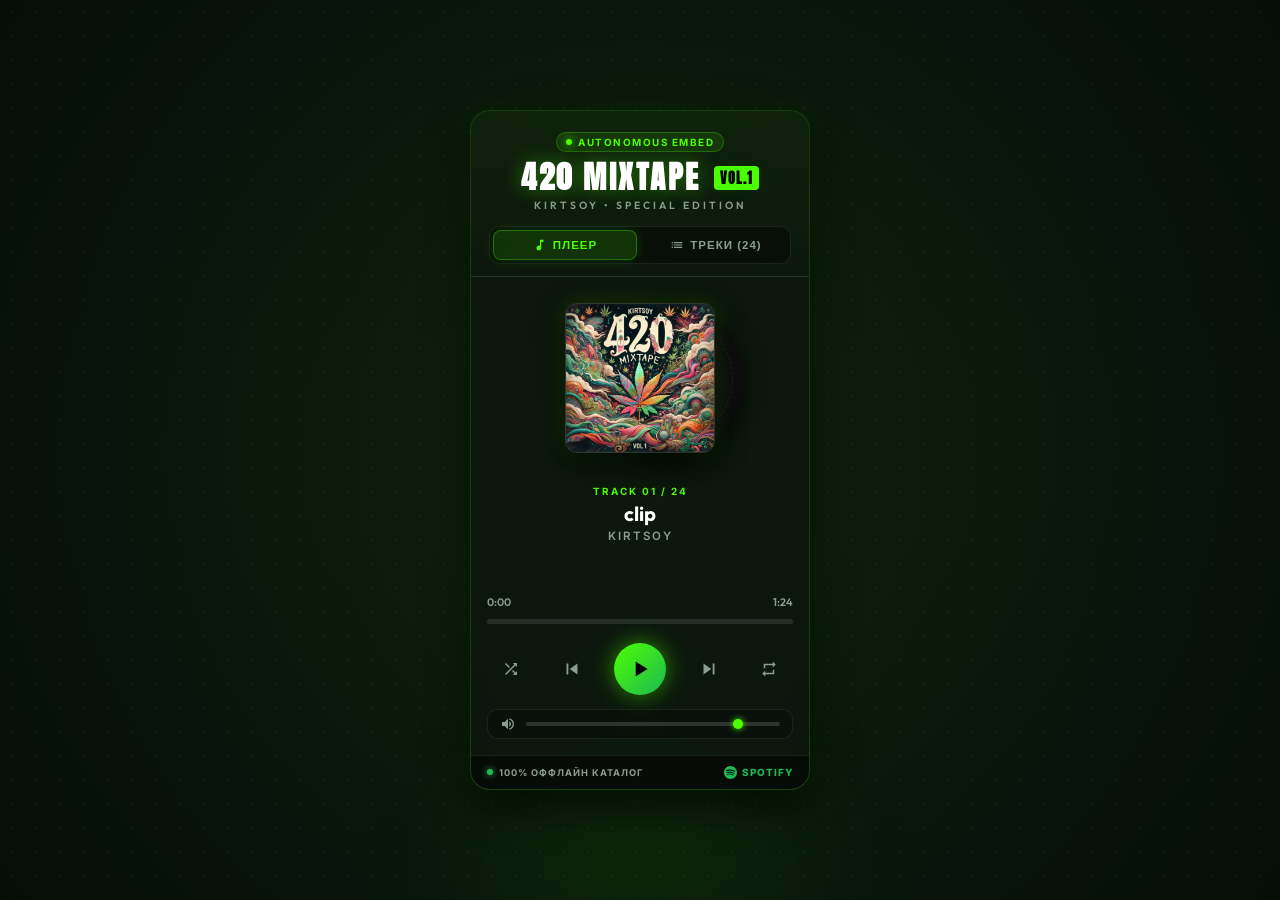
==== index.html @ 19fade50 "Deploy 420 Mixtape Web Player & 24 Offline Audio Tracks" ====
<!DOCTYPE html>
<html lang="ru">
<head>
    <meta charset="UTF-8">
    <meta name="viewport" content="width=device-width, initial-scale=1.0">
    <title>420 Mixtape (Vol. 1) - KIRTSOY Player</title>
    <link rel="stylesheet" href="style.css">
    <link rel="preconnect" href="https://fonts.googleapis.com">
    <link rel="preconnect" href="https://fonts.gstatic.com" crossorigin>
    <link href="https://fonts.googleapis.com/css2?family=Anton&family=Inter:wght@400;500;600;700&family=Outfit:wght@500;600;700&display=swap" rel="stylesheet">
</head>
<body>
    <div class="grain-overlay"></div>
    <div class="haze-container"></div>
    <div class="ambient-glow"></div>

    <div class="panel-wrapper">
        <div class="panel-card">
            <!-- Header -->
            <header class="panel-header">
                <div class="badge-row">
                    <span class="live-dot"></span>
                    <span class="badge-text">AUTONOMOUS EMBED</span>
                </div>
                <h1 class="album-logo">420 MIXTAPE <span class="vol-tag">VOL.1</span></h1>
                <p class="album-sub">KIRTSOY • SPECIAL EDITION</p>

                <!-- Navigation Tabs -->
                <nav class="tab-nav">
                    <button id="tab-player-btn" class="tab-btn active">
                        <svg viewBox="0 0 24 24" width="14" height="14" fill="currentColor"><path d="M12 3v10.55c-.59-.34-1.27-.55-2-.55-2.21 0-4 1.79-4 4s1.79 4 4 4 4-1.79 4-4V7h4V3h-6z"/></svg>
                        ПЛЕЕР
                    </button>
                    <button id="tab-tracks-btn" class="tab-btn">
                        <svg viewBox="0 0 24 24" width="14" height="14" fill="currentColor"><path d="M3 13h2v-2H3v2zm0 4h2v-2H3v2zm0-8h2V7H3v2zm4 4h14v-2H7v2zm0 4h14v-2H7v2zM7 7v2h14V7H7z"/></svg>
                        ТРЕКИ (24)
                    </button>
                </nav>
            </header>

            <!-- Main Content Area -->
            <main class="panel-content">
                <!-- VIEW 1: Player View -->
                <section id="view-player" class="view-section active">
                    <!-- Vinyl Staging -->
                    <div class="vinyl-stage">
                        <div class="vinyl-disk" id="vinyl-disk">
                            <div class="vinyl-grooves"></div>
                            <div class="vinyl-center"></div>
                        </div>
                        <div class="cover-frame">
                            <img id="cover-img" src="assets/cover.webp" alt="420 Mixtape Cover">
                            <div class="cover-glow"></div>
                        </div>
                    </div>

                    <!-- Track Details -->
                    <div class="track-meta">
                        <span id="track-index" class="track-number">TRACK 01 / 24</span>
                        <h2 id="track-title" class="track-title">clip</h2>
                        <p class="track-artist">KIRTSOY</p>
                    </div>

                    <!-- Live Audio Visualizer Canvas -->
                    <div class="visualizer-container">
                        <canvas id="visualizer-canvas" width="280" height="32"></canvas>
                    </div>

                    <!-- Timeline & Progress -->
                    <div class="timeline-box">
                        <div class="time-row">
                            <span id="time-current" class="time-label">0:00</span>
                            <span id="time-total" class="time-label">1:24</span>
                        </div>
                        <div class="progress-bar-wrapper" id="progress-wrapper">
                            <div class="progress-bar-bg">
                                <div id="progress-bar-fill" class="progress-bar-fill"></div>
                                <div id="progress-thumb" class="progress-thumb"></div>
                            </div>
                        </div>
                    </div>

                    <!-- Playback Controls -->
                    <div class="controls-row">
                        <button id="btn-shuffle" class="icon-btn" title="Перемешать (Shuffle)">
                            <svg viewBox="0 0 24 24" width="18" height="18" fill="currentColor">
                                <path d="M10.59 9.17L5.41 4 4 5.41l5.17 5.17 1.42-1.41zM14.5 4l2.04 2.04L4 18.59 5.41 20 17.96 7.46 20 9.5V4h-5.5zm.33 9.41l-1.41 1.41 3.13 3.13L14.5 20H20v-5.5l-2.04 2.04-3.13-3.13z"/>
                            </svg>
                        </button>

                        <button id="btn-prev" class="icon-btn" title="Предыдущий трек">
                            <svg viewBox="0 0 24 24" width="22" height="22" fill="currentColor">
                                <path d="M6 6h2v12H6zm3.5 6l8.5 6V6z"/>
                            </svg>
                        </button>

                        <button id="btn-play-pause" class="main-play-btn" title="Воспроизведение / Пауза (Space)">
                            <svg id="icon-play" class="play-svg" viewBox="0 0 24 24" width="26" height="26" fill="currentColor">
                                <path d="M8 5v14l11-7z"/>
                            </svg>
                            <svg id="icon-pause" class="pause-svg hidden" viewBox="0 0 24 24" width="24" height="24" fill="currentColor">
                                <path d="M6 19h4V5H6v14zm8-14v14h4V5h-4z"/>
                            </svg>
                        </button>

                        <button id="btn-next" class="icon-btn" title="Следующий трек">
                            <svg viewBox="0 0 24 24" width="22" height="22" fill="currentColor">
                                <path d="M6 18l8.5-6L6 6v12zM16 6v12h2V6h-2z"/>
                            </svg>
                        </button>

                        <button id="btn-repeat" class="icon-btn" title="Повтор (Repeat)">
                            <svg viewBox="0 0 24 24" width="18" height="18" fill="currentColor">
                                <path d="M7 7h10v3l4-4-4-4v3H5v6h2V7zm10 10H7v-3l-4 4 4 4v-3h12v-6h-2v4z"/>
                            </svg>
                        </button>
                    </div>

                    <!-- Volume Bar -->
                    <div class="volume-row">
                        <button id="btn-mute" class="vol-btn" title="Вкл/Выкл звук">
                            <svg id="icon-vol-on" viewBox="0 0 24 24" width="16" height="16" fill="currentColor">
                                <path d="M3 9v6h4l5 5V4L7 9H3zm13.5 3c0-1.77-1.02-3.29-2.5-4.03v8.05c1.48-.73 2.5-2.25 2.5-4.02zM14 3.23v2.06c2.89.86 5 3.54 5 6.71s-2.11 5.85-5 6.71v2.06c4.01-.91 7-4.49 7-8.77s-2.99-7.86-7-8.77z"/>
                            </svg>
                            <svg id="icon-vol-off" class="hidden" viewBox="0 0 24 24" width="16" height="16" fill="currentColor">
                                <path d="M16.5 12c0-1.77-1.02-3.29-2.5-4.03v2.21l2.45 2.45c.03-.2.05-.41.05-.63zm2.5 0c0 .94-.2 1.82-.54 2.64l1.51 1.51C20.63 14.91 21 13.5 21 12c0-4.28-2.99-7.86-7-8.77v2.06c2.89.86 5 3.54 5 6.71zM4.27 3L3 4.27l4.73 4.73H3v6h4l5 5v-6.73l4.25 4.25c-.67.52-1.42.93-2.25 1.18v2.06c1.38-.31 2.63-.95 3.69-1.81L19.73 21 21 19.73l-9-9L4.27 3zM12 4L9.91 6.09 12 8.18V4z"/>
                            </svg>
                        </button>
                        <input type="range" id="volume-slider" min="0" max="1" step="0.01" value="0.85" class="vol-slider">
                    </div>
                </section>

                <!-- VIEW 2: Tracklist View -->
                <section id="view-tracks" class="view-section">
                    <div class="tracks-list-header">
                        <span>ТРЕКЛИСТ МИКСТЕЙПА</span>
                        <span class="track-count-badge">24 ТРЕКА</span>
                    </div>
                    <div class="tracks-scroll-container" id="tracks-container">
                        <!-- Populated by JavaScript -->
                    </div>
                </section>
            </main>

            <!-- Footer / Status Bar -->
            <footer class="panel-footer">
                <div class="footer-left">
                    <span class="pulse-indicator"></span>
                    <span class="footer-status">100% ОФФЛАЙН КАТАЛОГ</span>
                </div>
                <a href="https://open.spotify.com/artist/3yFMC9nDGATXOAz8HsvKVG" target="_blank" rel="noopener" class="spotify-link" title="KIRTSOY на Spotify">
                    <svg viewBox="0 0 24 24" width="13" height="13" fill="currentColor">
                        <path d="M12 0C5.4 0 0 5.4 0 12s5.4 12 12 12 12-5.4 12-12S18.66 0 12 0zm5.521 17.34c-.24.359-.66.48-1.021.24-2.82-1.74-6.36-2.101-10.561-1.141-.418.122-.779-.179-.899-.539-.12-.421.18-.78.54-.9 4.56-1.021 8.52-.6 11.64 1.32.42.18.479.659.301 1.02zm1.44-3.3c-.301.42-.841.6-1.262.3-3.239-1.98-8.159-2.58-11.939-1.38-.479.12-1.02-.12-1.14-.6-.12-.48.12-1.021.6-1.141C9.6 9.9 15 10.561 18.72 12.84c.361.181.54.78.241 1.2zm.12-3.36C15.24 8.4 8.82 8.16 5.16 9.301c-.6.179-1.2-.181-1.38-.721-.18-.601.18-1.2.72-1.381 4.26-1.26 11.28-1.02 15.721 1.621.539.3.719 1.02.419 1.56-.299.421-1.02.599-1.559.3z"/>
                    </svg>
                    SPOTIFY
                </a>
            </footer>
        </div>
    </div>

    <!-- Hidden native audio tag -->
    <audio id="audio-engine" preload="auto" crossorigin="anonymous"></audio>

    <script src="app.js"></script>
</body>
</html>
---- style.css ----
:root {
    --bg-dark: #070908;
    --neon-green: #4dff00;
    --emerald-green: #1db954;
    --dark-green: #0b1a0c;
    --card-bg: rgba(14, 20, 15, 0.75);
    --border-glass: rgba(77, 255, 0, 0.18);
    --border-subtle: rgba(255, 255, 255, 0.08);
    --text-main: #f5fbf5;
    --text-muted: #8b9d8d;
    --font-heading: 'Anton', sans-serif;
    --font-ui: 'Inter', -apple-system, sans-serif;
    --font-sub: 'Outfit', sans-serif;
}

* {
    margin: 0;
    padding: 0;
    box-sizing: border-box;
    -webkit-tap-highlight-color: transparent;
}

body {
    background-color: var(--bg-dark);
    color: var(--text-main);
    font-family: var(--font-ui);
    min-height: 100vh;
    display: flex;
    justify-content: center;
    align-items: center;
    overflow-x: hidden;
    position: relative;
    padding: 16px;
}

/* Background Atmospheric Effects */
.grain-overlay {
    position: fixed;
    top: 0;
    left: 0;
    width: 100%;
    height: 100%;
    background-image: radial-gradient(rgba(255, 255, 255, 0.04) 1px, transparent 0);
    background-size: 24px 24px;
    pointer-events: none;
    z-index: 1;
}

.haze-container {
    position: fixed;
    top: -50%;
    left: -50%;
    width: 200%;
    height: 200%;
    background: radial-gradient(circle at center, rgba(77, 255, 0, 0.12) 0%, rgba(29, 185, 84, 0.06) 35%, transparent 70%);
    filter: blur(120px);
    animation: rotateHaze 28s linear infinite;
    pointer-events: none;
    z-index: 0;
}

@keyframes rotateHaze {
    from { transform: rotate(0deg); }
    to { transform: rotate(360deg); }
}

.ambient-glow {
    position: fixed;
    bottom: -100px;
    left: 50%;
    transform: translateX(-50%);
    width: 380px;
    height: 260px;
    background: radial-gradient(ellipse at center, rgba(77, 255, 0, 0.15) 0%, transparent 70%);
    filter: blur(80px);
    pointer-events: none;
    z-index: 0;
}

/* Main Panel Wrapper (Twitch 320px Spec) */
.panel-wrapper {
    position: relative;
    z-index: 2;
    width: 100%;
    max-width: 340px;
    display: flex;
    justify-content: center;
}

.panel-card {
    width: 100%;
    background: var(--card-bg);
    backdrop-filter: blur(28px);
    -webkit-backdrop-filter: blur(28px);
    border: 1px solid var(--border-glass);
    border-radius: 20px;
    box-shadow: 0 16px 40px rgba(0, 0, 0, 0.7), 0 0 30px rgba(77, 255, 0, 0.08);
    overflow: hidden;
    display: flex;
    flex-direction: column;
}

/* Header */
.panel-header {
    padding: 18px 18px 12px;
    text-align: center;
    border-bottom: 1px solid var(--border-subtle);
    background: linear-gradient(180deg, rgba(77, 255, 0, 0.06) 0%, transparent 100%);
}

.badge-row {
    display: inline-flex;
    align-items: center;
    gap: 6px;
    padding: 3px 9px;
    border-radius: 12px;
    background: rgba(77, 255, 0, 0.1);
    border: 1px solid rgba(77, 255, 0, 0.25);
    margin-bottom: 8px;
}

.live-dot {
    width: 6px;
    height: 6px;
    background: var(--neon-green);
    border-radius: 50%;
    box-shadow: 0 0 8px var(--neon-green);
    animation: pulseDot 2s ease-in-out infinite;
}

@keyframes pulseDot {
    0%, 100% { opacity: 1; transform: scale(1); }
    50% { opacity: 0.4; transform: scale(0.85); }
}

.badge-text {
    font-size: 0.62rem;
    font-weight: 700;
    letter-spacing: 1.5px;
    color: var(--neon-green);
}

.album-logo {
    font-family: var(--font-heading);
    font-size: 1.95rem;
    letter-spacing: 2.5px;
    color: #ffffff;
    line-height: 1.1;
    text-shadow: 0 0 20px rgba(77, 255, 0, 0.4);
}

.vol-tag {
    font-size: 0.85rem;
    background: var(--neon-green);
    color: #000000;
    padding: 2px 6px;
    border-radius: 4px;
    vertical-align: middle;
    margin-left: 4px;
    letter-spacing: 1px;
    font-weight: 800;
}

.album-sub {
    font-family: var(--font-sub);
    font-size: 0.65rem;
    font-weight: 600;
    letter-spacing: 3px;
    color: var(--text-muted);
    margin-top: 4px;
    text-transform: uppercase;
}

/* Tabs */
.tab-nav {
    display: flex;
    gap: 8px;
    margin-top: 14px;
    background: rgba(0, 0, 0, 0.35);
    padding: 3px;
    border-radius: 10px;
    border: 1px solid var(--border-subtle);
}

.tab-btn {
    flex: 1;
    display: inline-flex;
    align-items: center;
    justify-content: center;
    gap: 6px;
    padding: 7px 0;
    background: transparent;
    border: none;
    color: var(--text-muted);
    font-size: 0.72rem;
    font-weight: 700;
    letter-spacing: 1px;
    border-radius: 8px;
    cursor: pointer;
    transition: all 0.25s ease;
}

.tab-btn:hover {
    color: #fff;
}

.tab-btn.active {
    background: rgba(77, 255, 0, 0.15);
    color: var(--neon-green);
    border: 1px solid rgba(77, 255, 0, 0.3);
    box-shadow: 0 0 12px rgba(77, 255, 0, 0.15);
}

/* Content Views */
.panel-content {
    padding: 16px;
    position: relative;
    min-height: 380px;
}

.view-section {
    display: none;
    animation: fadeIn 0.3s ease;
}

.view-section.active {
    display: block;
}

@keyframes fadeIn {
    from { opacity: 0; transform: translateY(6px); }
    to { opacity: 1; transform: translateY(0); }
}

/* Vinyl & Cover Staging */
.vinyl-stage {
    position: relative;
    width: 170px;
    height: 170px;
    margin: 0 auto 16px;
    display: flex;
    align-items: center;
    justify-content: center;
}

.cover-frame {
    position: relative;
    width: 150px;
    height: 150px;
    border-radius: 12px;
    overflow: hidden;
    z-index: 2;
    box-shadow: 0 10px 28px rgba(0, 0, 0, 0.8), 0 0 20px rgba(77, 255, 0, 0.2);
    border: 1px solid rgba(255, 255, 255, 0.15);
    transition: transform 0.4s ease;
}

.cover-frame img {
    width: 100%;
    height: 100%;
    object-fit: cover;
    display: block;
}

.cover-glow {
    position: absolute;
    inset: 0;
    box-shadow: inset 0 0 20px rgba(0, 0, 0, 0.5);
    pointer-events: none;
}

.vinyl-disk {
    position: absolute;
    right: 0;
    width: 150px;
    height: 150px;
    border-radius: 50%;
    background: radial-gradient(circle, #2a2a2a 0%, #111111 50%, #050505 100%);
    z-index: 1;
    transform: translateX(18px);
    box-shadow: 0 8px 24px rgba(0, 0, 0, 0.7);
    transition: transform 0.6s cubic-bezier(0.16, 1, 0.3, 1);
    display: flex;
    align-items: center;
    justify-content: center;
}

.vinyl-disk.spinning {
    animation: spinVinyl 5s linear infinite;
    transform: translateX(34px);
}

@keyframes spinVinyl {
    from { transform: translateX(34px) rotate(0deg); }
    to { transform: translateX(34px) rotate(360deg); }
}

.vinyl-grooves {
    width: 130px;
    height: 130px;
    border-radius: 50%;
    border: 1px dashed rgba(255, 255, 255, 0.08);
    position: absolute;
}

.vinyl-center {
    width: 44px;
    height: 44px;
    border-radius: 50%;
    background: radial-gradient(circle, #4dff00 0%, #1db954 100%);
    border: 3px solid #000;
    box-shadow: 0 0 10px rgba(77, 255, 0, 0.6);
}

/* Track Details */
.track-meta {
    text-align: center;
    margin-bottom: 12px;
}

.track-number {
    font-size: 0.62rem;
    font-weight: 700;
    letter-spacing: 2px;
    color: var(--neon-green);
    text-transform: uppercase;
}

.track-title {
    font-family: var(--font-sub);
    font-size: 1.25rem;
    font-weight: 700;
    color: #fff;
    margin: 2px 0 3px;
    white-space: nowrap;
    overflow: hidden;
    text-overflow: ellipsis;
    padding: 0 8px;
}

.track-artist {
    font-size: 0.72rem;
    font-weight: 600;
    letter-spacing: 2px;
    color: var(--text-muted);
}

/* Audio Visualizer Canvas */
.visualizer-container {
    width: 100%;
    height: 28px;
    display: flex;
    align-items: center;
    justify-content: center;
    margin-bottom: 12px;
}

#visualizer-canvas {
    width: 100%;
    height: 28px;
}

/* Timeline */
.timeline-box {
    margin-bottom: 14px;
}

.time-row {
    display: flex;
    justify-content: space-between;
    font-size: 0.68rem;
    font-family: var(--font-sub);
    color: var(--text-muted);
    font-weight: 600;
    margin-bottom: 6px;
}

.progress-bar-wrapper {
    width: 100%;
    height: 14px;
    display: flex;
    align-items: center;
    cursor: pointer;
}

.progress-bar-bg {
    position: relative;
    width: 100%;
    height: 5px;
    background: rgba(255, 255, 255, 0.1);
    border-radius: 6px;
    overflow: visible;
}

.progress-bar-fill {
    width: 0%;
    height: 100%;
    background: linear-gradient(90deg, #1db954 0%, #4dff00 100%);
    border-radius: 6px;
    box-shadow: 0 0 10px rgba(77, 255, 0, 0.5);
    transition: width 0.1s linear;
}

.progress-thumb {
    position: absolute;
    top: 50%;
    left: 0%;
    width: 11px;
    height: 11px;
    background: #fff;
    border: 2px solid var(--neon-green);
    border-radius: 50%;
    transform: translate(-50%, -50%);
    box-shadow: 0 0 8px rgba(77, 255, 0, 0.8);
    opacity: 0;
    transition: opacity 0.2s ease;
}

.progress-bar-wrapper:hover .progress-thumb {
    opacity: 1;
}

/* Playback Controls */
.controls-row {
    display: flex;
    align-items: center;
    justify-content: space-between;
    padding: 0 6px;
    margin-bottom: 14px;
}

.icon-btn {
    background: transparent;
    border: none;
    color: var(--text-muted);
    cursor: pointer;
    display: flex;
    align-items: center;
    justify-content: center;
    width: 36px;
    height: 36px;
    border-radius: 50%;
    transition: all 0.2s ease;
}

.icon-btn:hover {
    color: #fff;
    background: rgba(255, 255, 255, 0.08);
}

.icon-btn.active {
    color: var(--neon-green);
    filter: drop-shadow(0 0 6px rgba(77, 255, 0, 0.6));
}

.main-play-btn {
    width: 52px;
    height: 52px;
    border-radius: 50%;
    background: linear-gradient(135deg, #4dff00 0%, #1db954 100%);
    border: none;
    color: #000;
    display: flex;
    align-items: center;
    justify-content: center;
    cursor: pointer;
    box-shadow: 0 0 22px rgba(77, 255, 0, 0.55), 0 4px 12px rgba(0, 0, 0, 0.4);
    transition: transform 0.15s ease, box-shadow 0.2s ease;
}

.main-play-btn:hover {
    transform: scale(1.06);
    box-shadow: 0 0 30px rgba(77, 255, 0, 0.75);
}

.main-play-btn:active {
    transform: scale(0.96);
}

.hidden {
    display: none !important;
}

/* Volume Slider */
.volume-row {
    display: flex;
    align-items: center;
    gap: 10px;
    padding: 0 10px;
    background: rgba(0, 0, 0, 0.25);
    border-radius: 10px;
    padding: 6px 12px;
    border: 1px solid var(--border-subtle);
}

.vol-btn {
    background: transparent;
    border: none;
    color: var(--text-muted);
    cursor: pointer;
    display: flex;
    align-items: center;
}

.vol-btn:hover {
    color: #fff;
}

.vol-slider {
    flex: 1;
    -webkit-appearance: none;
    height: 4px;
    border-radius: 2px;
    background: rgba(255, 255, 255, 0.15);
    outline: none;
    cursor: pointer;
}

.vol-slider::-webkit-slider-thumb {
    -webkit-appearance: none;
    width: 10px;
    height: 10px;
    border-radius: 50%;
    background: var(--neon-green);
    box-shadow: 0 0 6px var(--neon-green);
    cursor: pointer;
}

/* View 2: Tracklist View */
.tracks-list-header {
    display: flex;
    justify-content: space-between;
    align-items: center;
    font-size: 0.65rem;
    font-weight: 700;
    letter-spacing: 1.5px;
    color: var(--text-muted);
    padding-bottom: 8px;
    border-bottom: 1px solid var(--border-subtle);
    margin-bottom: 8px;
}

.track-count-badge {
    background: rgba(77, 255, 0, 0.1);
    color: var(--neon-green);
    padding: 2px 6px;
    border-radius: 4px;
}

.tracks-scroll-container {
    max-height: 330px;
    overflow-y: auto;
    padding-right: 4px;
}

.tracks-scroll-container::-webkit-scrollbar {
    width: 4px;
}

.tracks-scroll-container::-webkit-scrollbar-track {
    background: rgba(0, 0, 0, 0.2);
}

.tracks-scroll-container::-webkit-scrollbar-thumb {
    background: rgba(77, 255, 0, 0.3);
    border-radius: 4px;
}

.track-item {
    display: flex;
    align-items: center;
    gap: 10px;
    padding: 9px 10px;
    border-radius: 8px;
    cursor: pointer;
    transition: all 0.15s ease;
    border: 1px solid transparent;
}

.track-item:hover {
    background: rgba(255, 255, 255, 0.05);
}

.track-item.active {
    background: rgba(77, 255, 0, 0.12);
    border: 1px solid rgba(77, 255, 0, 0.25);
}

.item-num {
    font-size: 0.7rem;
    font-weight: 700;
    color: var(--text-muted);
    width: 22px;
}

.track-item.active .item-num {
    color: var(--neon-green);
}

.item-info {
    flex: 1;
    overflow: hidden;
    text-align: left;
}

.item-title {
    font-size: 0.82rem;
    font-weight: 600;
    color: #fff;
    white-space: nowrap;
    overflow: hidden;
    text-overflow: ellipsis;
}

.track-item.active .item-title {
    color: var(--neon-green);
}

.item-dur {
    font-size: 0.7rem;
    font-family: var(--font-sub);
    color: var(--text-muted);
}

/* Equalizer animation for active track in list */
.equalizer-icon {
    display: inline-flex;
    align-items: flex-end;
    gap: 2px;
    height: 12px;
}

.eq-bar {
    width: 2px;
    background: var(--neon-green);
    border-radius: 1px;
    animation: bounceEq 0.6s ease-in-out infinite alternate;
}

.eq-bar:nth-child(1) { height: 4px; animation-delay: 0.1s; }
.eq-bar:nth-child(2) { height: 10px; animation-delay: 0.3s; }
.eq-bar:nth-child(3) { height: 6px; animation-delay: 0.2s; }

@keyframes bounceEq {
    from { height: 3px; }
    to { height: 12px; }
}

/* Footer */
.panel-footer {
    display: flex;
    justify-content: space-between;
    align-items: center;
    padding: 10px 16px;
    background: rgba(0, 0, 0, 0.45);
    border-top: 1px solid var(--border-subtle);
}

.footer-left {
    display: inline-flex;
    align-items: center;
    gap: 6px;
}

.pulse-indicator {
    width: 6px;
    height: 6px;
    border-radius: 50%;
    background: #1db954;
    box-shadow: 0 0 6px #1db954;
}

.footer-status {
    font-size: 0.58rem;
    font-weight: 700;
    letter-spacing: 1px;
    color: var(--text-muted);
}

.spotify-link {
    display: inline-flex;
    align-items: center;
    gap: 5px;
    font-size: 0.62rem;
    font-weight: 800;
    letter-spacing: 1px;
    color: #1db954;
    text-decoration: none;
    transition: all 0.2s ease;
}

.spotify-link:hover {
    color: var(--neon-green);
    text-shadow: 0 0 8px rgba(77, 255, 0, 0.6);
}
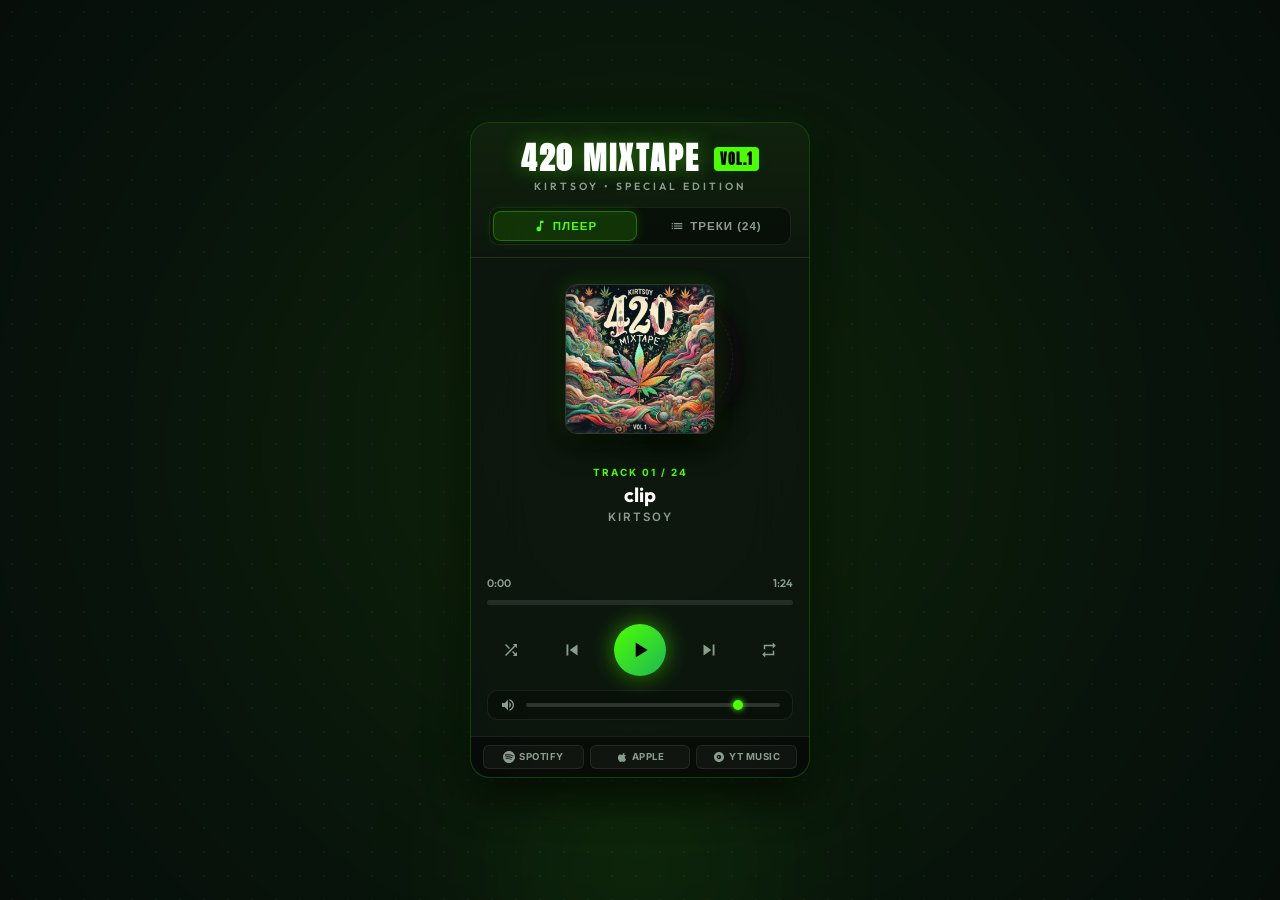
==== commit 6a08082a: "Update visualizer with live FFT frequency response, remove autonomous embed badge, add Spotify, Appl" ====
--- a/index.html
+++ b/index.html
@@ -18,10 +18,6 @@
         <div class="panel-card">
             <!-- Header -->
             <header class="panel-header">
-                <div class="badge-row">
-                    <span class="live-dot"></span>
-                    <span class="badge-text">AUTONOMOUS EMBED</span>
-                </div>
                 <h1 class="album-logo">420 MIXTAPE <span class="vol-tag">VOL.1</span></h1>
                 <p class="album-sub">KIRTSOY • SPECIAL EDITION</p>
 
@@ -142,18 +138,28 @@
                 </section>
             </main>
 
-            <!-- Footer / Status Bar -->
+            <!-- Footer / Streaming Links -->
             <footer class="panel-footer">
-                <div class="footer-left">
-                    <span class="pulse-indicator"></span>
-                    <span class="footer-status">100% ОФФЛАЙН КАТАЛОГ</span>
+                <div class="platform-links">
+                    <a href="https://open.spotify.com/artist/3yFMC9nDGATXOAz8HsvKVG" target="_blank" rel="noopener" class="platform-link link-spotify" title="KIRTSOY на Spotify">
+                        <svg viewBox="0 0 24 24" width="12" height="12" fill="currentColor">
+                            <path d="M12 0C5.4 0 0 5.4 0 12s5.4 12 12 12 12-5.4 12-12S18.66 0 12 0zm5.521 17.34c-.24.359-.66.48-1.021.24-2.82-1.74-6.36-2.101-10.561-1.141-.418.122-.779-.179-.899-.539-.12-.421.18-.78.54-.9 4.56-1.021 8.52-.6 11.64 1.32.42.18.479.659.301 1.02zm1.44-3.3c-.301.42-.841.6-1.262.3-3.239-1.98-8.159-2.58-11.939-1.38-.479.12-1.02-.12-1.14-.6-.12-.48.12-1.021.6-1.141C9.6 9.9 15 10.561 18.72 12.84c.361.181.54.78.241 1.2zm.12-3.36C15.24 8.4 8.82 8.16 5.16 9.301c-.6.179-1.2-.181-1.38-.721-.18-.601.18-1.2.72-1.381 4.26-1.26 11.28-1.02 15.721 1.621.539.3.719 1.02.419 1.56-.299.421-1.02.599-1.559.3z"/>
+                        </svg>
+                        SPOTIFY
+                    </a>
+                    <a href="https://music.apple.com/us/artist/kirtsoy/1794251361" target="_blank" rel="noopener" class="platform-link link-apple" title="KIRTSOY на Apple Music">
+                        <svg viewBox="0 0 24 24" width="12" height="12" fill="currentColor">
+                            <path d="M18.71 19.5c-.83 1.24-1.71 2.45-3.05 2.47-1.34.03-1.77-.79-3.29-.79-1.53 0-2 .77-3.27.82-1.31.05-2.3-1.32-3.14-2.53C4.25 17 2.94 12.45 4.7 9.39c.87-1.52 2.43-2.48 4.12-2.51 1.28-.02 2.5.87 3.29.87.78 0 2.26-1.07 3.81-.91.65.03 2.47.26 3.64 1.98-.09.06-2.17 1.28-2.15 3.81.03 3.02 2.65 4.03 2.68 4.04-.03.07-.42 1.44-1.38 2.83M15.97 6.37c.61-.75 1.04-1.8.92-2.87-.93.04-2.02.63-2.65 1.38-.56.65-.99 1.72-.86 2.76 1.02.08 2.02-.57 2.59-1.27z"/>
+                        </svg>
+                        APPLE
+                    </a>
+                    <a href="https://music.youtube.com/channel/UCm241CE93k5deapyTbN5EqA" target="_blank" rel="noopener" class="platform-link link-yt" title="KIRTSOY на YouTube Music">
+                        <svg viewBox="0 0 24 24" width="12" height="12" fill="currentColor">
+                            <path d="M12 2C6.48 2 2 6.48 2 12s4.48 10 10 10 10-4.48 10-10S17.52 2 12 2zm0 14.5c-2.49 0-4.5-2.01-4.5-4.5S9.51 7.5 12 7.5s4.5 2.01 4.5 4.5-2.01 4.5-4.5 4.5zm-2-6.5v4l3.5-2-3.5-2z"/>
+                        </svg>
+                        YT MUSIC
+                    </a>
                 </div>
-                <a href="https://open.spotify.com/artist/3yFMC9nDGATXOAz8HsvKVG" target="_blank" rel="noopener" class="spotify-link" title="KIRTSOY на Spotify">
-                    <svg viewBox="0 0 24 24" width="13" height="13" fill="currentColor">
-                        <path d="M12 0C5.4 0 0 5.4 0 12s5.4 12 12 12 12-5.4 12-12S18.66 0 12 0zm5.521 17.34c-.24.359-.66.48-1.021.24-2.82-1.74-6.36-2.101-10.561-1.141-.418.122-.779-.179-.899-.539-.12-.421.18-.78.54-.9 4.56-1.021 8.52-.6 11.64 1.32.42.18.479.659.301 1.02zm1.44-3.3c-.301.42-.841.6-1.262.3-3.239-1.98-8.159-2.58-11.939-1.38-.479.12-1.02-.12-1.14-.6-.12-.48.12-1.021.6-1.141C9.6 9.9 15 10.561 18.72 12.84c.361.181.54.78.241 1.2zm.12-3.36C15.24 8.4 8.82 8.16 5.16 9.301c-.6.179-1.2-.181-1.38-.721-.18-.601.18-1.2.72-1.381 4.26-1.26 11.28-1.02 15.721 1.621.539.3.719 1.02.419 1.56-.299.421-1.02.599-1.559.3z"/>
-                    </svg>
-                    SPOTIFY
-                </a>
             </footer>
         </div>
     </div>
--- a/style.css
+++ b/style.css
@@ -646,50 +646,338 @@
     to { height: 12px; }
 }
 
-/* Footer */
+/* Footer / Streaming Platforms */
 .panel-footer {
     display: flex;
-    justify-content: space-between;
-    align-items: center;
-    padding: 10px 16px;
+    justify-content: center;
+    align-items: center;
+    padding: 8px 12px;
     background: rgba(0, 0, 0, 0.45);
     border-top: 1px solid var(--border-subtle);
 }
 
-.footer-left {
+.platform-links {
+    display: flex;
+    align-items: center;
+    justify-content: space-between;
+    width: 100%;
+    gap: 6px;
+}
+
+.platform-link {
     display: inline-flex;
     align-items: center;
-    gap: 6px;
-}
-
-.pulse-indicator {
-    width: 6px;
-    height: 6px;
-    border-radius: 50%;
-    background: #1db954;
-    box-shadow: 0 0 6px #1db954;
-}
-
-.footer-status {
-    font-size: 0.58rem;
+    justify-content: center;
+    gap: 4px;
+    flex: 1;
+    padding: 5px 6px;
+    background: rgba(255, 255, 255, 0.04);
+    border: 1px solid rgba(255, 255, 255, 0.08);
+    border-radius: 6px;
+    font-size: 0.6rem;
     font-weight: 700;
-    letter-spacing: 1px;
+    letter-spacing: 0.5px;
     color: var(--text-muted);
-}
-
-.spotify-link {
-    display: inline-flex;
-    align-items: center;
-    gap: 5px;
-    font-size: 0.62rem;
-    font-weight: 800;
-    letter-spacing: 1px;
-    color: #1db954;
     text-decoration: none;
     transition: all 0.2s ease;
-}
-
-.spotify-link:hover {
-    color: var(--neon-green);
-    text-shadow: 0 0 8px rgba(77, 255, 0, 0.6);
-}
+    white-space: nowrap;
+}
+
+.platform-link svg {
+    flex-shrink: 0;
+}
+
+.platform-link:hover {
+    color: #fff;
+    background: rgba(255, 255, 255, 0.09);
+    border-color: rgba(255, 255, 255, 0.25);
+    transform: translateY(-1px);
+}
+
+.platform-link.link-spotify:hover {
+    color: #1db954;
+    border-color: rgba(29, 185, 84, 0.45);
+    background: rgba(29, 185, 84, 0.1);
+    box-shadow: 0 0 10px rgba(29, 185, 84, 0.2);
+}
+
+.platform-link.link-apple:hover {
+    color: #fc3c44;
+    border-color: rgba(252, 60, 68, 0.45);
+    background: rgba(252, 60, 68, 0.1);
+    box-shadow: 0 0 10px rgba(252, 60, 68, 0.2);
+}
+
+.platform-link.link-yt:hover {
+    color: #ff0000;
+    border-color: rgba(255, 0, 0, 0.45);
+    background: rgba(255, 0, 0, 0.1);
+    box-shadow: 0 0 10px rgba(255, 0, 0, 0.2);
+}
+
+/* ==========================================================
+   TWITCH PANEL EXTENSION (EXACT 318px x 500px COMPACT SPEC)
+   ========================================================== */
+body.twitch-extension-body {
+    width: 318px !important;
+    height: 500px !important;
+    max-height: 500px !important;
+    min-height: 500px !important;
+    overflow: hidden !important;
+    padding: 0 !important;
+    margin: 0 !important;
+    display: flex !important;
+    flex-direction: column !important;
+    justify-content: flex-start !important;
+}
+
+body.twitch-extension-body .panel-wrapper {
+    width: 318px !important;
+    max-width: 318px !important;
+    height: 500px !important;
+    padding: 0 !important;
+    margin: 0 !important;
+}
+
+body.twitch-extension-body .panel-card {
+    width: 100% !important;
+    height: 500px !important;
+    border-radius: 0 !important;
+    border: none !important;
+    box-shadow: none !important;
+    display: flex !important;
+    flex-direction: column !important;
+    justify-content: space-between !important;
+    overflow: hidden !important;
+}
+
+body.twitch-extension-body .panel-header {
+    padding: 8px 12px 6px !important;
+}
+
+body.twitch-extension-body .badge-row {
+    padding: 2px 7px !important;
+    margin-bottom: 2px !important;
+}
+
+body.twitch-extension-body .album-logo {
+    font-size: 1.35rem !important;
+    letter-spacing: 1.5px !important;
+}
+
+body.twitch-extension-body .vol-tag {
+    font-size: 0.7rem !important;
+    padding: 1px 4px !important;
+}
+
+body.twitch-extension-body .album-sub {
+    font-size: 0.55rem !important;
+    margin-top: 2px !important;
+    letter-spacing: 2px !important;
+}
+
+body.twitch-extension-body .tab-nav {
+    margin-top: 6px !important;
+    padding: 2px !important;
+    gap: 4px !important;
+}
+
+body.twitch-extension-body .tab-btn {
+    padding: 5px 0 !important;
+    font-size: 0.65rem !important;
+}
+
+body.twitch-extension-body .panel-content {
+    padding: 6px 12px !important;
+    flex: 1 !important;
+    min-height: 0 !important;
+    overflow: hidden !important;
+    display: flex !important;
+    flex-direction: column !important;
+    justify-content: space-between !important;
+}
+
+body.twitch-extension-body .view-section {
+    height: 100% !important;
+}
+
+body.twitch-extension-body #view-player {
+    display: none;
+    flex-direction: column;
+    justify-content: space-between;
+    height: 100%;
+}
+
+body.twitch-extension-body #view-player.active {
+    display: flex !important;
+}
+
+body.twitch-extension-body .vinyl-stage {
+    width: 105px !important;
+    height: 105px !important;
+    margin: 0 auto 2px !important;
+}
+
+body.twitch-extension-body .cover-frame {
+    width: 95px !important;
+    height: 95px !important;
+    border-radius: 8px !important;
+}
+
+body.twitch-extension-body .vinyl-disk {
+    width: 95px !important;
+    height: 95px !important;
+    transform: translateX(12px) !important;
+}
+
+body.twitch-extension-body .vinyl-disk.spinning {
+    transform: translateX(22px) !important;
+}
+
+body.twitch-extension-body .vinyl-grooves {
+    width: 80px !important;
+    height: 80px !important;
+}
+
+body.twitch-extension-body .vinyl-center {
+    width: 28px !important;
+    height: 28px !important;
+}
+
+body.twitch-extension-body .track-meta {
+    margin-bottom: 2px !important;
+}
+
+body.twitch-extension-body .track-number {
+    font-size: 0.55rem !important;
+    letter-spacing: 1.2px !important;
+}
+
+body.twitch-extension-body .track-title {
+    font-size: 1.05rem !important;
+    margin: 1px 0 !important;
+}
+
+body.twitch-extension-body .track-artist {
+    font-size: 0.65rem !important;
+    letter-spacing: 1px !important;
+}
+
+body.twitch-extension-body .visualizer-container {
+    height: 16px !important;
+    margin-bottom: 2px !important;
+}
+
+body.twitch-extension-body #visualizer-canvas {
+    height: 16px !important;
+}
+
+body.twitch-extension-body .timeline-box {
+    margin-bottom: 4px !important;
+}
+
+body.twitch-extension-body .time-row {
+    font-size: 0.6rem !important;
+    margin-bottom: 2px !important;
+}
+
+body.twitch-extension-body .progress-bar-wrapper {
+    height: 10px !important;
+}
+
+body.twitch-extension-body .progress-bar-bg {
+    height: 4px !important;
+}
+
+body.twitch-extension-body .controls-row {
+    margin-bottom: 4px !important;
+    padding: 0 4px !important;
+}
+
+body.twitch-extension-body .main-play-btn {
+    width: 42px !important;
+    height: 42px !important;
+}
+
+body.twitch-extension-body .main-play-btn svg {
+    width: 20px !important;
+    height: 20px !important;
+}
+
+body.twitch-extension-body .icon-btn {
+    width: 30px !important;
+    height: 30px !important;
+}
+
+body.twitch-extension-body .icon-btn svg {
+    width: 16px !important;
+    height: 16px !important;
+}
+
+body.twitch-extension-body .volume-row {
+    padding: 3px 8px !important;
+    margin-bottom: 2px !important;
+}
+
+body.twitch-extension-body .panel-footer {
+    padding: 6px 8px !important;
+}
+
+body.twitch-extension-body .platform-links {
+    gap: 5px !important;
+}
+
+body.twitch-extension-body .platform-link {
+    padding: 4px 3px !important;
+    font-size: 0.54rem !important;
+    gap: 3px !important;
+}
+
+body.twitch-extension-body #view-tracks {
+    display: none;
+    flex-direction: column;
+    height: 100%;
+}
+
+body.twitch-extension-body #view-tracks.active {
+    display: flex !important;
+}
+
+body.twitch-extension-body .tracks-scroll-container {
+    max-height: 290px !important;
+    flex: 1 !important;
+    overflow-y: auto !important;
+}
+
+body.twitch-extension-body .track-item {
+    padding: 6px 8px !important;
+    font-size: 0.78rem !important;
+}
+
+/* Toast / Status Banner */
+.player-toast {
+    position: fixed;
+    bottom: 34px;
+    left: 8px;
+    right: 8px;
+    background: rgba(220, 38, 38, 0.94);
+    color: #ffffff;
+    font-size: 0.62rem;
+    font-weight: 600;
+    line-height: 1.3;
+    text-align: center;
+    padding: 6px 10px;
+    border-radius: 6px;
+    z-index: 999;
+    box-shadow: 0 4px 14px rgba(0, 0, 0, 0.6);
+    backdrop-filter: blur(8px);
+    border: 1px solid rgba(255, 255, 255, 0.2);
+    pointer-events: none;
+    transition: opacity 0.3s ease;
+}
+
+.player-toast.hidden {
+    display: none;
+    opacity: 0;
+}
+
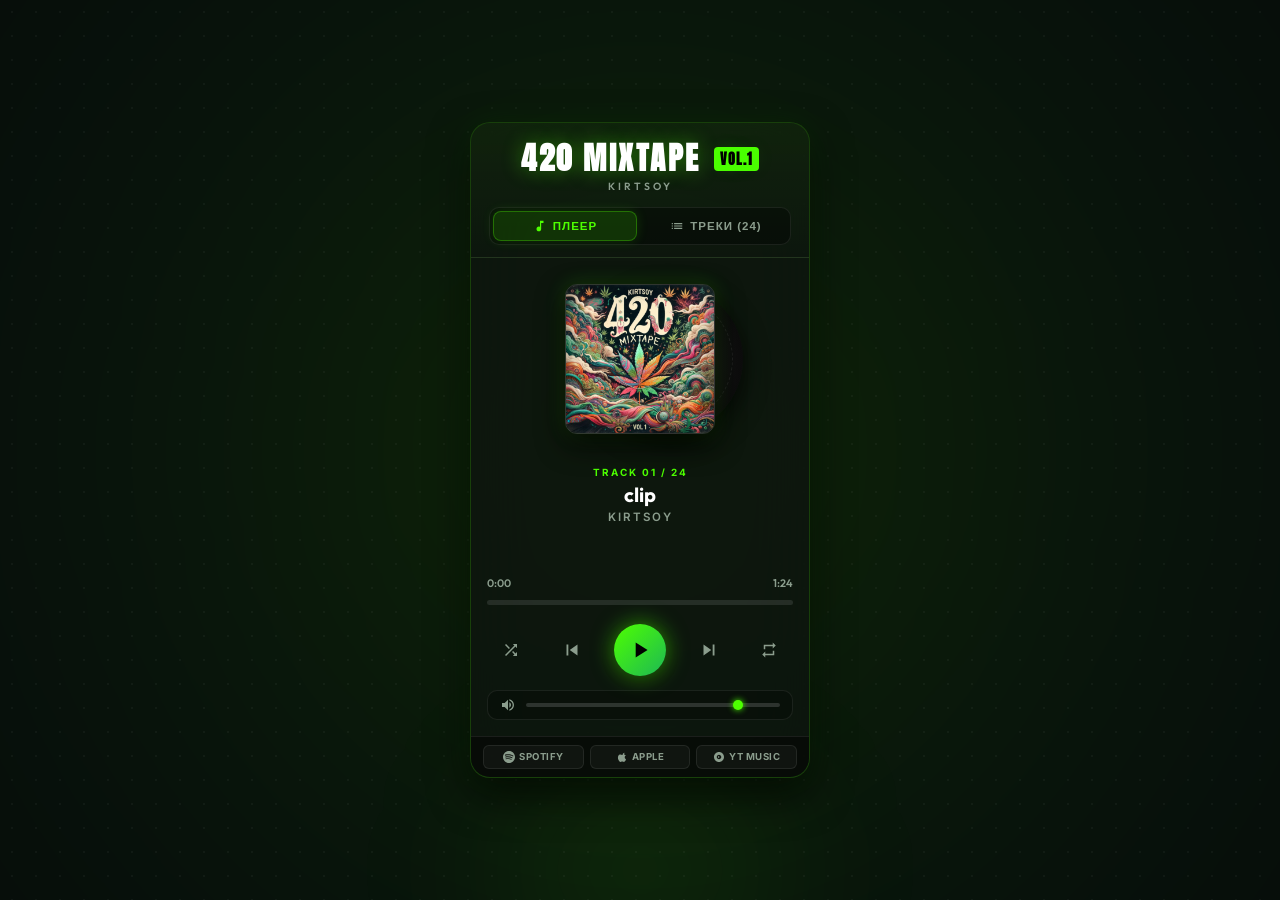
==== commit 50d88488: "Simplify header to show only centered KIRTSOY without special edition" ====
--- a/index.html
+++ b/index.html
@@ -19,7 +19,7 @@
             <!-- Header -->
             <header class="panel-header">
                 <h1 class="album-logo">420 MIXTAPE <span class="vol-tag">VOL.1</span></h1>
-                <p class="album-sub">KIRTSOY • SPECIAL EDITION</p>
+                <p class="album-sub">KIRTSOY</p>
 
                 <!-- Navigation Tabs -->
                 <nav class="tab-nav">
--- a/style.css
+++ b/style.css
@@ -771,9 +771,11 @@
 }
 
 body.twitch-extension-body .album-sub {
-    font-size: 0.55rem !important;
-    margin-top: 2px !important;
-    letter-spacing: 2px !important;
+    font-size: 0.6rem !important;
+    font-weight: 700 !important;
+    margin-top: 1px !important;
+    letter-spacing: 2.5px !important;
+    text-align: center !important;
 }
 
 body.twitch-extension-body .tab-nav {
